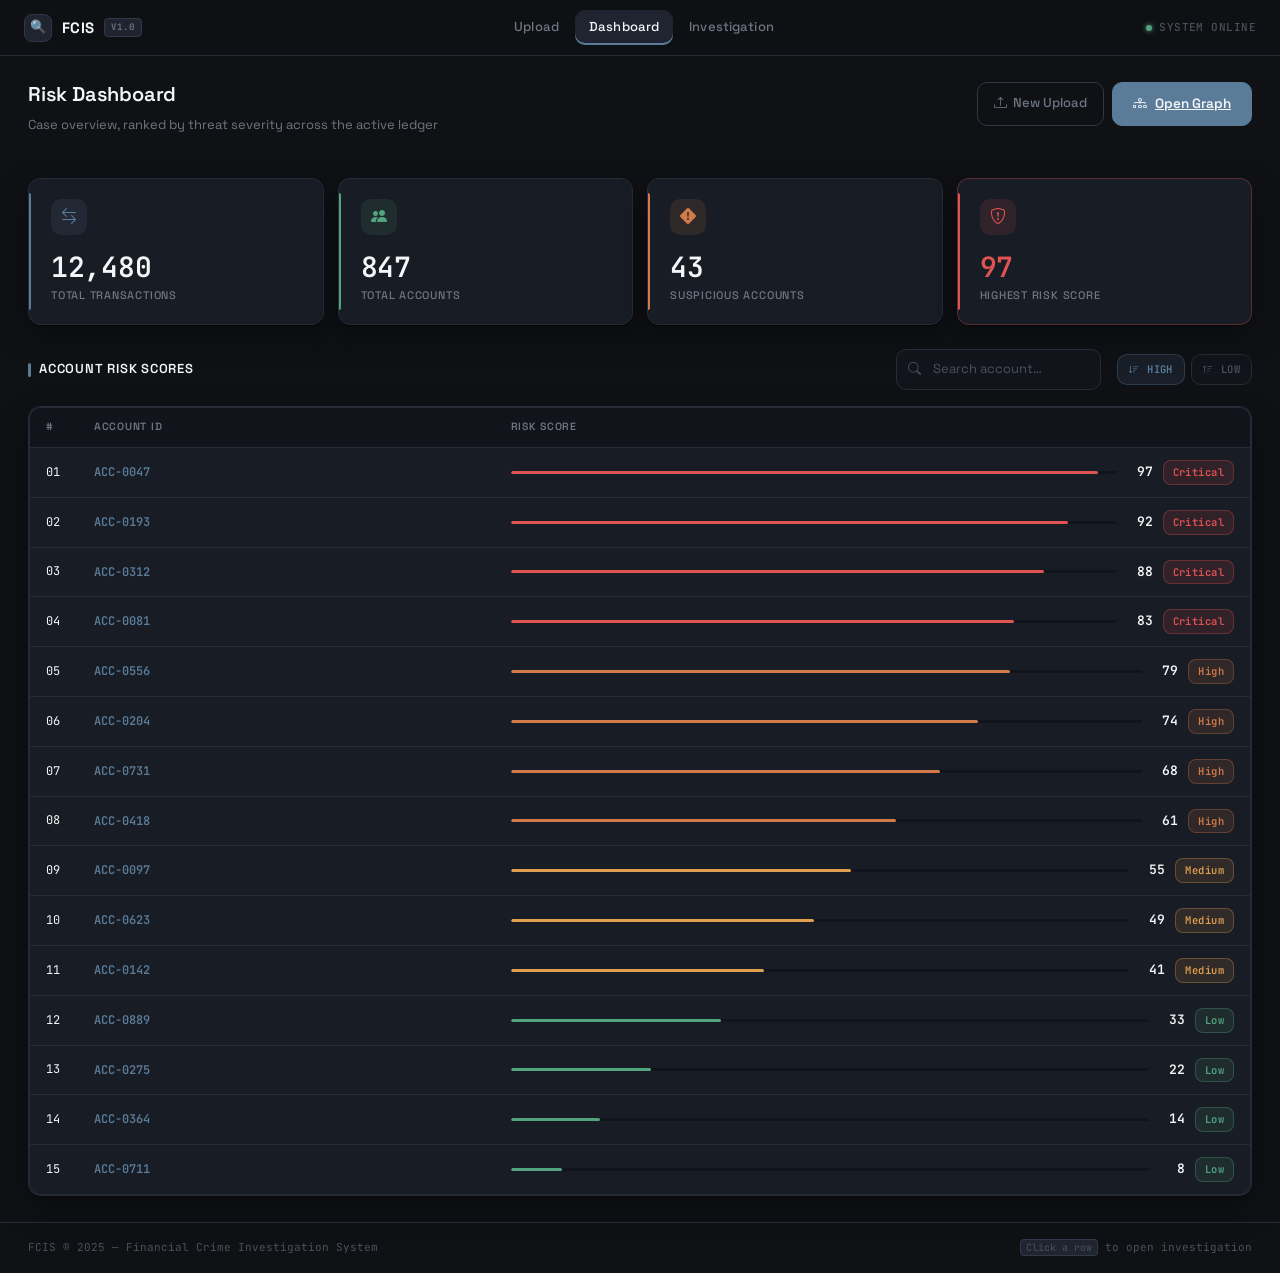
==== dashboard.html @ 89ad53fc "Add files via upload   jjb" ====
<!DOCTYPE html>
<html lang="en">
<head>
  <meta charset="UTF-8" />
  <meta name="viewport" content="width=device-width, initial-scale=1.0" />
  <meta http-equiv="X-Content-Type-Options" content="nosniff" />
  <meta http-equiv="X-Frame-Options" content="DENY" />
  <meta name="referrer" content="strict-origin-when-cross-origin" />
  <title>FCIS — Dashboard</title>

  <!-- Bootstrap 5 CDN (layout utilities only — visual theme fully overridden by style.css) -->
  <link
    rel="stylesheet"
    href="https://cdn.jsdelivr.net/npm/bootstrap@5.3.3/dist/css/bootstrap.min.css"
    integrity="sha384-QWTKZyjpPEjISv5WaRU9OFeRpok6YctnYmDr5pNlyT2bRjXh0JMhjY6hW+ALEwIH"
    crossorigin="anonymous"
  />

  <!-- Bootstrap Icons CDN -->
  <link
    rel="stylesheet"
    href="https://cdn.jsdelivr.net/npm/bootstrap-icons@1.11.3/font/bootstrap-icons.min.css"
    crossorigin="anonymous"
  />

  <link rel="stylesheet" href="style.css" />
</head>
<body>

  <!-- ===================== NAVBAR ===================== -->
  <nav class="fcis-navbar">
    <a href="index.html" class="fcis-brand">
      <div class="fcis-brand-icon">🔍</div>
      <span class="fcis-brand-name">FCIS</span>
      <span class="fcis-brand-tag">v1.0</span>
    </a>

    <div class="fcis-nav-links">
      <a href="index.html"         class="fcis-nav-link">Upload</a>
      <a href="dashboard.html"     class="fcis-nav-link active">Dashboard</a>
      <a href="investigation.html" class="fcis-nav-link">Investigation</a>
    </div>

    <span class="status-dot">SYSTEM ONLINE</span>
  </nav>

  <!-- ===================== ERROR BANNER ===================== -->
  <div id="error-banner" class="error-banner mx-4 mt-4" role="alert" aria-live="assertive">
    <i class="bi bi-exclamation-triangle-fill" aria-hidden="true"></i>
    <span class="error-msg"></span>
  </div>

  <!-- ===================== MAIN CONTENT ===================== -->
  <main class="dashboard-layout">

    <!-- Page header -->
    <div class="page-header d-flex justify-content-between align-items-start flex-wrap gap-3">
      <div>
        <h1 class="page-title">Risk Dashboard</h1>
        <p class="page-subtitle">Case overview, ranked by threat severity across the active ledger</p>
      </div>
      <div class="d-flex gap-2">
        <a href="index.html" class="btn-fcis-ghost">
          <i class="bi bi-upload" aria-hidden="true"></i>
          New Upload
        </a>
        <a href="investigation.html" class="btn-fcis-primary">
          <i class="bi bi-diagram-3" aria-hidden="true"></i>
          Open Graph
        </a>
      </div>
    </div>

    <!-- ===================== STATS GRID ===================== -->
    <section aria-label="Summary statistics">
      <div class="stats-grid">

        <!-- Total Transactions -->
        <article class="stat-card stat-info" aria-label="Total Transactions">
          <div class="stat-icon icon-info" aria-hidden="true">
            <i class="bi bi-arrow-left-right"></i>
          </div>
          <div class="stat-value" id="stat-total-tx" aria-live="polite">
            <span class="skeleton" style="width:90px;height:32px;display:inline-block;border-radius:4px;"></span>
          </div>
          <div class="stat-label">Total Transactions</div>
        </article>

        <!-- Total Accounts -->
        <article class="stat-card stat-safe" aria-label="Total Accounts">
          <div class="stat-icon icon-safe" aria-hidden="true">
            <i class="bi bi-people-fill"></i>
          </div>
          <div class="stat-value" id="stat-total-acc" aria-live="polite">
            <span class="skeleton" style="width:70px;height:32px;display:inline-block;border-radius:4px;"></span>
          </div>
          <div class="stat-label">Total Accounts</div>
        </article>

        <!-- Suspicious Accounts -->
        <article class="stat-card stat-warning" aria-label="Suspicious Accounts">
          <div class="stat-icon icon-warning" aria-hidden="true">
            <i class="bi bi-exclamation-diamond-fill"></i>
          </div>
          <div class="stat-value" id="stat-suspicious" aria-live="polite">
            <span class="skeleton" style="width:50px;height:32px;display:inline-block;border-radius:4px;"></span>
          </div>
          <div class="stat-label">Suspicious Accounts</div>
        </article>

        <!-- Highest Risk Score -->
        <article class="stat-card stat-danger threat-pulse" aria-label="Highest Risk Score">
          <div class="stat-icon icon-danger" aria-hidden="true">
            <i class="bi bi-shield-exclamation"></i>
          </div>
          <div class="stat-value" id="stat-highest-risk" style="color:var(--critical)" aria-live="polite">
            <span class="skeleton" style="width:60px;height:32px;display:inline-block;border-radius:4px;"></span>
          </div>
          <div class="stat-label">Highest Risk Score</div>
        </article>

      </div>
    </section>

    <!-- ===================== RISK TABLE ===================== -->
    <section aria-label="Risk score table">

      <div class="table-toolbar">
        <div class="section-title">Account Risk Scores</div>

        <div class="d-flex gap-3 align-items-center flex-wrap">
          <!-- Search -->
          <div class="fcis-search" role="search">
            <i class="bi bi-search fcis-search-icon" aria-hidden="true"></i>
            <input
              type="search"
              id="account-search"
              placeholder="Search account…"
              aria-label="Search accounts by ID"
              autocomplete="off"
              spellcheck="false"
            />
          </div>

          <!-- Sort controls -->
          <div class="sort-controls" role="group" aria-label="Sort options">
            <button class="sort-btn sort-active" data-sort="desc" aria-pressed="true">
              <i class="bi bi-sort-down" aria-hidden="true"></i> High
            </button>
            <button class="sort-btn" data-sort="asc" aria-pressed="false">
              <i class="bi bi-sort-up" aria-hidden="true"></i> Low
            </button>
          </div>
        </div>
      </div>

      <!-- Table -->
      <div class="fcis-card" style="padding:0; overflow:hidden;">
        <div class="fcis-table-wrapper">
          <table class="fcis-table" role="table" aria-label="Account risk scores">
            <thead>
              <tr>
                <th scope="col" style="width:48px;">#</th>
                <th scope="col">Account ID</th>
                <th scope="col">Risk Score</th>
              </tr>
            </thead>
            <tbody id="risk-table-body">
              <!-- Populated by app.js -->
            </tbody>
          </table>
        </div>

        <!-- Empty state -->
        <div id="table-empty" class="empty-state" style="display:none;" aria-live="polite">
          <div class="empty-state-icon" aria-hidden="true">🔍</div>
          <p class="empty-state-text">No accounts match this query.</p>
        </div>

      </div>

    </section>

  </main>

  <!-- ===================== FOOTER ===================== -->
  <footer class="fcis-footer">
    <span class="fcis-footer-text">FCIS &copy; 2025 &mdash; Financial Crime Investigation System</span>
    <span class="fcis-footer-text">
      <kbd class="kbd">Click a row</kbd> to open investigation
    </span>
  </footer>

  <!-- Loading overlay -->
  <div id="loading-overlay" class="loading-overlay" role="status" aria-live="polite" aria-label="Loading dashboard data">
    <div class="loading-card">
      <div class="loading-spinner-lg" aria-hidden="true"></div>
      <p class="loading-label">Fetching analysis results…</p>
      <p class="loading-sub">GET /api/dashboard &amp; /api/risk-scores</p>
    </div>
  </div>

  <!-- Bootstrap 5 JS bundle -->
  <script
    src="https://cdn.jsdelivr.net/npm/bootstrap@5.3.3/dist/js/bootstrap.bundle.min.js"
    integrity="sha384-YvpcrYf0tY3lHB60NNkmXc4s9bIOgUxi8T/jzmWBjstz8T8AlGkgqamFxlYEMJF8"
    crossorigin="anonymous"
  ></script>
  <script src="app.js"></script>
</body>
</html>
---- style.css ----
/* ============================================================
   FCIS — Financial Crime Investigation System
   style.css
   Design system: investigative terminal — quiet, dense, evidentiary
   ============================================================ */

/* --- Typeface --- */
@import url('https://fonts.googleapis.com/css2?family=Space+Grotesk:wght@300;400;500;600;700&family=JetBrains+Mono:wght@400;500;600;700&display=swap');

/* ============================================================
   DESIGN TOKENS
   ============================================================ */
:root {
  /* Surfaces */
  --bg-primary:      #0F1115;
  --bg-panel:        #181C24;
  --bg-panel-raised: #1F2430;
  --bg-inset:        #11141A;
  --bg-overlay:      rgba(15, 17, 21, 0.82);

  /* Borders */
  --border-subtle: #262B35;
  --border-default:#323847;
  --border-strong: #424A5C;

  /* Text */
  --text-primary:   #F4F6F8;
  --text-secondary: #6E7683;
  --text-tertiary:  #4A505C;

  /* Risk gradient — the only colour system that carries meaning */
  --critical: #E05353;
  --high:     #D17A4A;
  --medium:   #DF9F4F;
  --low:      #52A47F;

  --critical-wash: rgba(224, 83, 83, 0.12);
  --high-wash:     rgba(209, 122, 74, 0.12);
  --medium-wash:   rgba(223, 159, 79, 0.12);
  --low-wash:      rgba(82, 164, 127, 0.12);

  --critical-border: rgba(224, 83, 83, 0.32);
  --high-border:     rgba(209, 122, 74, 0.32);
  --medium-border:   rgba(223, 159, 79, 0.32);
  --low-border:      rgba(82, 164, 127, 0.32);

  /* Neutral accent — used for navigation/action, never for risk */
  --accent:       #5B7C99;
  --accent-hover: #6E91AC;
  --accent-wash:  rgba(91, 124, 153, 0.14);
  --accent-border:rgba(91, 124, 153, 0.32);

  /* Type */
  --font-display: 'Space Grotesk', -apple-system, BlinkMacSystemFont, sans-serif;
  --font-body:    'Space Grotesk', -apple-system, BlinkMacSystemFont, sans-serif;
  --font-mono:    'JetBrains Mono', 'Courier New', monospace;

  /* Radii — fixed system, no other values permitted */
  --radius-sm: 8px;   /* badges / chips */
  --radius-md: 10px;  /* buttons / inputs / selects */
  --radius-lg: 12px;  /* cards / panels */
  --radius-xl: 14px;  /* drawers / overlays */

  /* Motion */
  --ease: cubic-bezier(0.4, 0, 0.2, 1);
  --motion: 280ms var(--ease);
  --motion-fast: 160ms var(--ease);

  /* Elevation — restrained, no glow */
  --shadow-panel:   0 1px 0 rgba(0,0,0,0.5), 0 12px 32px rgba(0,0,0,0.38);
  --shadow-drawer:  0 4px 0 rgba(0,0,0,0.4), 0 24px 64px rgba(0,0,0,0.55);
  --shadow-inset:   inset 0 1px 0 rgba(255,255,255,0.02);
}

/* --- Reset & base --- */
*, *::before, *::after { box-sizing: border-box; margin: 0; padding: 0; }

html { scroll-behavior: smooth; }

body {
  font-family: var(--font-body);
  background-color: var(--bg-primary);
  color: var(--text-primary);
  font-size: 14px;
  line-height: 1.6;
  min-height: 100vh;
  -webkit-font-smoothing: antialiased;
  font-feature-settings: "tnum" 1;
}

::-webkit-scrollbar { width: 6px; height: 6px; }
::-webkit-scrollbar-track { background: var(--bg-primary); }
::-webkit-scrollbar-thumb { background: var(--border-strong); border-radius: 3px; }
::-webkit-scrollbar-thumb:hover { background: var(--accent); }

:focus-visible {
  outline: 2px solid var(--accent);
  outline-offset: 2px;
}

/* ============================================================
   TYPOGRAPHY
   ============================================================ */
h1, h2, h3, h4, h5, h6 {
  font-family: var(--font-display);
  font-weight: 600;
  line-height: 1.25;
  color: var(--text-primary);
  letter-spacing: -0.01em;
}

.mono { font-family: var(--font-mono); }

.text-critical  { color: var(--critical); }
.text-low       { color: var(--low); }
.text-medium    { color: var(--medium); }
.text-muted-custom    { color: var(--text-tertiary); }
.text-secondary-custom { color: var(--text-secondary); }

/* ============================================================
   NAVBAR
   ============================================================ */
.fcis-navbar {
  background: rgba(15, 17, 21, 0.96);
  border-bottom: 1px solid var(--border-subtle);
  backdrop-filter: blur(10px);
  -webkit-backdrop-filter: blur(10px);
  position: sticky;
  top: 0;
  z-index: 1000;
  padding: 0 24px;
  height: 56px;
  display: flex;
  align-items: center;
  justify-content: space-between;
}

.fcis-brand {
  display: flex;
  align-items: center;
  gap: 10px;
  text-decoration: none;
}

.fcis-brand-icon {
  width: 28px;
  height: 28px;
  background: var(--bg-panel-raised);
  border: 1px solid var(--border-default);
  border-radius: var(--radius-sm);
  display: flex;
  align-items: center;
  justify-content: center;
  font-size: 13px;
}

.fcis-brand-name {
  font-family: var(--font-display);
  font-weight: 700;
  font-size: 15px;
  color: var(--text-primary);
  letter-spacing: 0.02em;
}

.fcis-brand-tag {
  font-family: var(--font-mono);
  font-size: 9px;
  font-weight: 600;
  color: var(--text-secondary);
  letter-spacing: 0.1em;
  text-transform: uppercase;
  background: var(--bg-panel-raised);
  border: 1px solid var(--border-default);
  padding: 1px 6px;
  border-radius: 4px;
}

.fcis-nav-links {
  display: flex;
  align-items: center;
  gap: 2px;
}

.fcis-nav-link {
  font-size: 13px;
  font-weight: 500;
  color: var(--text-secondary);
  text-decoration: none;
  padding: 7px 14px;
  border-radius: var(--radius-md);
  transition: background var(--motion-fast), color var(--motion-fast);
  letter-spacing: 0.01em;
}

.fcis-nav-link:hover {
  background: var(--bg-panel-raised);
  color: var(--text-primary);
}

.fcis-nav-link.active {
  background: var(--bg-panel-raised);
  color: var(--text-primary);
  box-shadow: inset 0 -2px 0 var(--accent);
}

.status-dot {
  display: inline-flex;
  align-items: center;
  gap: 7px;
  font-family: var(--font-mono);
  font-size: 11px;
  font-weight: 500;
  letter-spacing: 0.04em;
  color: var(--text-tertiary);
}

.status-dot::before {
  content: '';
  width: 6px;
  height: 6px;
  border-radius: 50%;
  background: var(--low);
  box-shadow: 0 0 5px var(--low);
  animation: pulse-status 2.5s infinite;
}

@keyframes pulse-status {
  0%, 100% { opacity: 1; }
  50% { opacity: 0.35; }
}

/* ============================================================
   CARDS / PANELS
   ============================================================ */
.fcis-card {
  background: var(--bg-panel);
  border: 1px solid var(--border-subtle);
  border-radius: var(--radius-lg);
  padding: 22px;
  box-shadow: var(--shadow-panel);
  transition: border-color var(--motion);
}

.fcis-card:hover { border-color: var(--border-default); }

.fcis-card-sm { padding: 16px; }
.fcis-card-lg { padding: 30px; }

/* Stat cards */
.stat-card {
  background: var(--bg-panel);
  border: 1px solid var(--border-subtle);
  border-radius: var(--radius-lg);
  padding: 20px 22px;
  box-shadow: var(--shadow-panel);
  transition: border-color var(--motion), transform var(--motion);
  position: relative;
}

.stat-card::before {
  content: '';
  position: absolute;
  top: 14px; left: 0;
  width: 2px;
  height: calc(100% - 28px);
  border-radius: 0 2px 2px 0;
}

.stat-card.stat-info::before    { background: var(--accent); }
.stat-card.stat-safe::before    { background: var(--low); }
.stat-card.stat-warning::before { background: var(--high); }
.stat-card.stat-danger::before  { background: var(--critical); }

.stat-card:hover { border-color: var(--border-default); transform: translateY(-1px); }

.stat-icon {
  width: 36px;
  height: 36px;
  border-radius: var(--radius-md);
  display: flex;
  align-items: center;
  justify-content: center;
  font-size: 16px;
  margin-bottom: 18px;
}

.stat-icon.icon-info    { background: var(--accent-wash);   color: var(--accent); }
.stat-icon.icon-safe    { background: var(--low-wash);      color: var(--low); }
.stat-icon.icon-warning { background: var(--high-wash);     color: var(--high); }
.stat-icon.icon-danger  { background: var(--critical-wash); color: var(--critical); }

.stat-value {
  font-family: var(--font-mono);
  font-size: 28px;
  font-weight: 600;
  line-height: 1;
  margin-bottom: 6px;
  letter-spacing: -0.01em;
}

.stat-label {
  font-size: 11px;
  font-weight: 500;
  color: var(--text-secondary);
  text-transform: uppercase;
  letter-spacing: 0.07em;
}

/* ============================================================
   BADGES
   ============================================================ */
.fcis-badge {
  font-family: var(--font-mono);
  font-size: 10.5px;
  font-weight: 600;
  padding: 3px 9px;
  border-radius: var(--radius-sm);
  letter-spacing: 0.04em;
  display: inline-flex;
  align-items: center;
  gap: 4px;
  white-space: nowrap;
}

.badge-critical { background: var(--critical-wash); color: var(--critical); border: 1px solid var(--critical-border); }
.badge-high     { background: var(--high-wash);     color: var(--high);     border: 1px solid var(--high-border); }
.badge-medium   { background: var(--medium-wash);   color: var(--medium);   border: 1px solid var(--medium-border); }
.badge-low      { background: var(--low-wash);      color: var(--low);      border: 1px solid var(--low-border); }

/* ============================================================
   TABLES
   ============================================================ */
.fcis-table-wrapper {
  overflow-x: auto;
  border-radius: var(--radius-lg);
  border: 1px solid var(--border-subtle);
}

.fcis-table {
  width: 100%;
  border-collapse: collapse;
  font-size: 13px;
}

.fcis-table thead tr { background: var(--bg-inset); }

.fcis-table thead th {
  padding: 11px 16px;
  text-align: left;
  font-size: 10.5px;
  font-weight: 600;
  text-transform: uppercase;
  letter-spacing: 0.07em;
  color: var(--text-secondary);
  border-bottom: 1px solid var(--border-subtle);
  white-space: nowrap;
  user-select: none;
}

.fcis-table thead th.sortable { cursor: pointer; transition: color var(--motion-fast); }
.fcis-table thead th.sortable:hover { color: var(--text-primary); }
.fcis-table thead th.sort-active    { color: var(--accent); }

.sort-icon { margin-left: 4px; opacity: 0.5; font-size: 10px; }
.sort-icon.active { opacity: 1; color: var(--accent); }

.fcis-table tbody tr {
  border-bottom: 1px solid var(--border-subtle);
  transition: background var(--motion-fast);
}

.fcis-table tbody tr:last-child { border-bottom: none; }

.fcis-table tbody tr:hover {
  background: var(--bg-panel-raised);
  cursor: pointer;
}

.fcis-table tbody td {
  padding: 12px 16px;
  color: var(--text-primary);
  font-size: 13px;
}

.fcis-table tbody td.mono-cell {
  font-family: var(--font-mono);
  font-size: 12px;
}

/* Risk bar inside table */
.risk-bar-wrap {
  display: flex;
  align-items: center;
  gap: 10px;
  min-width: 150px;
}

.risk-bar-track {
  flex: 1;
  height: 3px;
  background: var(--bg-inset);
  border-radius: 2px;
  overflow: hidden;
}

.risk-bar-fill {
  height: 100%;
  border-radius: 2px;
  transition: width var(--motion);
}

.risk-bar-fill.fill-critical { background: var(--critical); }
.risk-bar-fill.fill-high     { background: var(--high); }
.risk-bar-fill.fill-medium   { background: var(--medium); }
.risk-bar-fill.fill-low      { background: var(--low); }

.risk-score-num {
  font-family: var(--font-mono);
  font-size: 13px;
  font-weight: 600;
  min-width: 26px;
  text-align: right;
}

/* ============================================================
   SEARCH
   ============================================================ */
.fcis-search { position: relative; max-width: 320px; }

.fcis-search-icon {
  position: absolute;
  left: 12px;
  top: 50%;
  transform: translateY(-50%);
  color: var(--text-tertiary);
  font-size: 13px;
  pointer-events: none;
}

.fcis-search input {
  width: 100%;
  background: var(--bg-inset);
  border: 1px solid var(--border-subtle);
  border-radius: var(--radius-md);
  color: var(--text-primary);
  font-family: var(--font-body);
  font-size: 13px;
  padding: 9px 12px 9px 36px;
  outline: none;
  transition: border-color var(--motion-fast), box-shadow var(--motion-fast);
}

.fcis-search input::placeholder { color: var(--text-tertiary); }

.fcis-search input:focus {
  border-color: var(--accent);
  box-shadow: 0 0 0 3px var(--accent-wash);
}

/* ============================================================
   BUTTONS
   ============================================================ */
.btn-fcis-primary {
  background: var(--accent);
  color: var(--text-primary);
  font-family: var(--font-body);
  font-size: 13.5px;
  font-weight: 600;
  padding: 10px 20px;
  border: 1px solid var(--accent);
  border-radius: var(--radius-md);
  cursor: pointer;
  transition: background var(--motion-fast), border-color var(--motion-fast), transform var(--motion-fast);
  display: inline-flex;
  align-items: center;
  gap: 8px;
}

.btn-fcis-primary:hover:not(:disabled) {
  background: var(--accent-hover);
  border-color: var(--accent-hover);
  transform: translateY(-1px);
}

.btn-fcis-primary:disabled { opacity: 0.4; cursor: not-allowed; transform: none; }

.btn-fcis-danger {
  background: transparent;
  color: var(--critical);
  font-family: var(--font-body);
  font-size: 13.5px;
  font-weight: 600;
  padding: 10px 20px;
  border: 1px solid var(--critical-border);
  border-radius: var(--radius-md);
  cursor: pointer;
  transition: background var(--motion-fast), transform var(--motion-fast);
  display: inline-flex;
  align-items: center;
  gap: 8px;
}

.btn-fcis-danger:hover:not(:disabled) { background: var(--critical-wash); }

.btn-fcis-ghost {
  background: transparent;
  color: var(--text-secondary);
  font-family: var(--font-body);
  font-size: 13px;
  font-weight: 500;
  padding: 9px 16px;
  border: 1px solid var(--border-default);
  border-radius: var(--radius-md);
  cursor: pointer;
  transition: background var(--motion-fast), color var(--motion-fast), border-color var(--motion-fast);
  display: inline-flex;
  align-items: center;
  gap: 6px;
  text-decoration: none;
}

.btn-fcis-ghost:hover {
  background: var(--bg-panel-raised);
  color: var(--text-primary);
  border-color: var(--border-strong);
}

/* ============================================================
   UPLOAD PAGE (index.html)
   ============================================================ */
.upload-page { min-height: 100vh; display: flex; flex-direction: column; }

.upload-hero {
  flex: 1;
  display: flex;
  align-items: center;
  justify-content: center;
  padding: 60px 24px;
  background:
    radial-gradient(ellipse 900px 500px at 50% 0%, rgba(91,124,153,0.05) 0%, transparent 60%);
}

.upload-hero-inner { width: 100%; max-width: 560px; }

.upload-eyebrow {
  font-family: var(--font-mono);
  font-size: 11px;
  font-weight: 600;
  text-transform: uppercase;
  letter-spacing: 0.12em;
  color: var(--text-secondary);
  margin-bottom: 16px;
  display: flex;
  align-items: center;
  gap: 8px;
}

.upload-eyebrow::before {
  content: '';
  width: 18px;
  height: 1px;
  background: var(--critical);
}

.upload-title {
  font-family: var(--font-display);
  font-size: 34px;
  font-weight: 600;
  line-height: 1.2;
  margin-bottom: 14px;
  letter-spacing: -0.02em;
}

.upload-title span { color: var(--critical); }

.upload-subtitle {
  font-size: 14px;
  color: var(--text-secondary);
  line-height: 1.7;
  margin-bottom: 32px;
}

/* Drop zone */
.drop-zone {
  background: var(--bg-panel);
  border: 1px dashed var(--border-strong);
  border-radius: var(--radius-xl);
  padding: 44px 32px;
  text-align: center;
  cursor: pointer;
  transition: border-color var(--motion), background var(--motion);
  position: relative;
}

.drop-zone:hover,
.drop-zone.drag-over { border-color: var(--accent); background: var(--bg-panel-raised); }
.drop-zone.drag-over { border-style: solid; }
.drop-zone.has-file  { border-color: var(--low); border-style: solid; background: var(--low-wash); }
.drop-zone.error-state { border-color: var(--critical); border-style: solid; background: var(--critical-wash); }

.drop-icon {
  font-size: 36px;
  margin-bottom: 16px;
  display: block;
  opacity: 0.8;
  transition: transform var(--motion);
}

.drop-zone:hover .drop-icon { transform: translateY(-2px); }

.drop-title { font-size: 15px; font-weight: 600; margin-bottom: 6px; }

.drop-hint { font-size: 12px; color: var(--text-tertiary); font-family: var(--font-mono); }

.drop-browse {
  color: var(--accent);
  font-weight: 600;
  cursor: pointer;
  text-decoration: underline;
  text-underline-offset: 2px;
}

/* File selected state */
.file-selected-info {
  display: none;
  align-items: center;
  justify-content: center;
  gap: 10px;
  margin-top: 14px;
  padding: 10px 16px;
  background: var(--bg-inset);
  border: 1px solid var(--border-subtle);
  border-radius: var(--radius-md);
}

.file-selected-info.visible { display: flex; }

.file-name { font-family: var(--font-mono); font-size: 12px; color: var(--low); font-weight: 600; }
.file-size { font-family: var(--font-mono); font-size: 11px; color: var(--text-tertiary); }

/* Status message */
.upload-status {
  margin-top: 16px;
  padding: 11px 16px;
  border-radius: var(--radius-md);
  font-size: 13px;
  font-weight: 500;
  display: none;
  align-items: center;
  gap: 8px;
}

.upload-status.visible { display: flex; }
.upload-status.status-error   { background: var(--critical-wash); color: var(--critical); border: 1px solid var(--critical-border); }
.upload-status.status-success { background: var(--low-wash);      color: var(--low);      border: 1px solid var(--low-border); }
.upload-status.status-loading { background: var(--accent-wash);   color: var(--accent);   border: 1px solid var(--accent-border); }

/* Spinner */
.spinner {
  width: 15px;
  height: 15px;
  border: 2px solid var(--accent-wash);
  border-top-color: var(--accent);
  border-radius: 50%;
  animation: spin 0.7s linear infinite;
  flex-shrink: 0;
}

@keyframes spin { to { transform: rotate(360deg); } }

.upload-actions { margin-top: 20px; display: flex; gap: 12px; align-items: center; }

/* Feature pills */
.feature-pills { display: flex; flex-wrap: wrap; gap: 8px; margin-top: 32px; }

.feature-pill {
  font-size: 11px;
  font-weight: 500;
  color: var(--text-secondary);
  background: var(--bg-panel);
  border: 1px solid var(--border-subtle);
  border-radius: var(--radius-sm);
  padding: 5px 11px;
  display: inline-flex;
  align-items: center;
  gap: 6px;
  transition: border-color var(--motion-fast), color var(--motion-fast);
}

.feature-pill:hover { border-color: var(--border-strong); color: var(--text-primary); }
.feature-pill span { font-size: 10px; }

/* ============================================================
   DASHBOARD PAGE
   ============================================================ */
.dashboard-layout { padding: 26px 28px; max-width: 1400px; margin: 0 auto; }

.page-header { margin-bottom: 26px; }

.page-title {
  font-family: var(--font-display);
  font-size: 20px;
  font-weight: 600;
  letter-spacing: -0.01em;
}

.page-subtitle { font-size: 13px; color: var(--text-secondary); margin-top: 3px; }

.section-title {
  font-size: 13px;
  font-weight: 600;
  color: var(--text-primary);
  display: flex;
  align-items: center;
  gap: 8px;
  text-transform: uppercase;
  letter-spacing: 0.06em;
}

.section-title::before {
  content: '';
  width: 3px;
  height: 14px;
  background: var(--accent);
  border-radius: 2px;
  display: inline-block;
}

/* Stats grid */
.stats-grid { display: grid; grid-template-columns: repeat(4, 1fr); gap: 14px; margin-bottom: 24px; }

@media (max-width: 1024px) { .stats-grid { grid-template-columns: repeat(2, 1fr); } }
@media (max-width: 540px)  { .stats-grid { grid-template-columns: 1fr; } }

/* Table toolbar */
.table-toolbar { display: flex; align-items: center; justify-content: space-between; flex-wrap: wrap; gap: 12px; margin-bottom: 16px; }

/* Sort buttons */
.sort-controls { display: flex; gap: 6px; }

.sort-btn {
  font-size: 10.5px;
  font-weight: 600;
  font-family: var(--font-mono);
  padding: 6px 11px;
  border: 1px solid var(--border-subtle);
  border-radius: var(--radius-md);
  background: var(--bg-inset);
  color: var(--text-tertiary);
  cursor: pointer;
  transition: color var(--motion-fast), border-color var(--motion-fast), background var(--motion-fast);
  letter-spacing: 0.04em;
  text-transform: uppercase;
}

.sort-btn:hover       { color: var(--text-primary); border-color: var(--border-strong); }
.sort-btn.sort-active { color: var(--accent); border-color: var(--accent-border); background: var(--accent-wash); }

/* Empty state */
.empty-state { text-align: center; padding: 56px 24px; color: var(--text-tertiary); }
.empty-state-icon { font-size: 32px; margin-bottom: 12px; opacity: 0.4; }
.empty-state-text { font-size: 13px; }

/* Loading skeleton */
.skeleton {
  background: linear-gradient(90deg, var(--bg-panel-raised) 25%, var(--bg-inset) 50%, var(--bg-panel-raised) 75%);
  background-size: 200% 100%;
  animation: shimmer 1.4s infinite;
  border-radius: var(--radius-sm);
}

@keyframes shimmer { 0% { background-position: 200% 0; } 100% { background-position: -200% 0; } }

.skeleton-row td { padding: 16px; }
.skeleton-cell { height: 14px; }

/* ============================================================
   INVESTIGATION PAGE — graph-first, overlay drawers
   ============================================================ */
body:has(.investigation-wrapper) { overflow-x: hidden; }

.investigation-wrapper {
  height: calc(100vh - 56px);
  padding: 16px;
  max-width: 1900px;
  margin: 0 auto;
  display: flex;
  flex-direction: column;
}

.inv-top-bar {
  display: flex;
  align-items: center;
  justify-content: space-between;
  flex-wrap: wrap;
  gap: 12px;
  margin-bottom: 14px;
  flex-shrink: 0;
}

/* The graph fills the entire remaining workspace; every other
   panel is an overlay drawer positioned on top of it. */
.inv-stage {
  position: relative;
  flex: 1;
  min-height: 0;
  display: flex;
}

.graph-panel {
  position: absolute;
  inset: 0;
  background: var(--bg-panel);
  border: 1px solid var(--border-subtle);
  border-radius: var(--radius-lg);
  overflow: hidden;
  display: flex;
  flex-direction: column;
}

.graph-header {
  padding: 14px 18px;
  border-bottom: 1px solid var(--border-subtle);
  display: flex;
  align-items: center;
  justify-content: space-between;
  flex-wrap: wrap;
  gap: 8px;
  flex-shrink: 0;
}

.graph-title { font-size: 13px; font-weight: 600; display: flex; align-items: center; gap: 8px; }

.graph-controls { display: flex; gap: 6px; }

.graph-btn {
  background: var(--bg-inset);
  border: 1px solid var(--border-subtle);
  color: var(--text-secondary);
  font-size: 13px;
  width: 28px;
  height: 28px;
  border-radius: var(--radius-md);
  cursor: pointer;
  display: flex;
  align-items: center;
  justify-content: center;
  transition: color var(--motion-fast), border-color var(--motion-fast), background var(--motion-fast);
}

.graph-btn:hover { background: var(--bg-panel-raised); color: var(--text-primary); border-color: var(--border-strong); }

#network-graph { flex: 1; min-height: 0; position: relative; }

.graph-legend {
  padding: 10px 18px;
  border-top: 1px solid var(--border-subtle);
  display: flex;
  flex-wrap: wrap;
  gap: 16px;
  flex-shrink: 0;
}

.legend-item { display: flex; align-items: center; gap: 7px; font-size: 11px; font-weight: 500; color: var(--text-secondary); }
.legend-dot { width: 9px; height: 9px; border-radius: 50%; flex-shrink: 0; }

/* --- Overlay drawers --- */
.inv-drawer {
  position: absolute;
  background: var(--bg-panel);
  border: 1px solid var(--border-default);
  border-radius: var(--radius-xl);
  box-shadow: var(--shadow-drawer);
  overflow: hidden;
  z-index: 5;
  transition: transform var(--motion), opacity var(--motion);
}

/* Account details — top right */
.account-panel {
  top: 16px;
  right: 16px;
  width: 340px;
  max-height: calc(50% - 24px);
  display: flex;
  flex-direction: column;
}

/* AI report — below account details, same column */
.report-panel {
  top: calc(50% + 8px);
  right: 16px;
  width: 340px;
  max-height: calc(50% - 24px);
  display: flex;
  flex-direction: column;
}

/* Transaction history — bottom drawer spanning the stage, collapsed by default */
.tx-panel {
  left: 16px;
  right: 372px;
  bottom: 16px;
  max-height: 280px;
  display: flex;
  flex-direction: column;
}

@media (max-width: 1280px) {
  .account-panel, .report-panel { width: 300px; }
  .tx-panel { right: 332px; }
}

@media (max-width: 1100px) {
  .investigation-wrapper { height: auto; overflow: visible; }
  .inv-stage { position: static; display: block; }
  .graph-panel { position: static; height: 460px; margin-bottom: 14px; }
  .inv-drawer {
    position: static;
    width: 100%;
    max-height: none;
    margin-bottom: 14px;
    box-shadow: var(--shadow-panel);
  }
  .tx-panel { left: auto; right: auto; bottom: auto; }
}

.account-panel-header,
.report-panel-header,
.tx-header {
  padding: 13px 18px;
  border-bottom: 1px solid var(--border-subtle);
  display: flex;
  align-items: center;
  justify-content: space-between;
  gap: 8px;
  flex-shrink: 0;
}

.account-panel-title,
.report-panel-title { font-size: 12.5px; font-weight: 600; }

.account-panel-body { padding: 16px 18px; overflow-y: auto; }

.detail-row {
  display: flex;
  justify-content: space-between;
  align-items: flex-start;
  padding: 9px 0;
  border-bottom: 1px solid var(--border-subtle);
  gap: 12px;
}

.detail-row:last-child { border-bottom: none; }

.detail-label {
  font-size: 10.5px;
  font-weight: 500;
  text-transform: uppercase;
  letter-spacing: 0.06em;
  color: var(--text-tertiary);
  flex-shrink: 0;
}

.detail-value {
  font-family: var(--font-mono);
  font-size: 12px;
  font-weight: 600;
  color: var(--text-primary);
  text-align: right;
  word-break: break-all;
}

.no-selection-state {
  display: flex;
  flex-direction: column;
  align-items: center;
  justify-content: center;
  padding: 36px 18px;
  text-align: center;
  color: var(--text-tertiary);
  gap: 10px;
}

.no-selection-icon { font-size: 24px; opacity: 0.35; }
.no-selection-text { font-size: 12px; line-height: 1.6; }

/* AI report panel */
.ai-badge {
  font-family: var(--font-mono);
  font-size: 9px;
  font-weight: 700;
  color: var(--critical);
  background: var(--critical-wash);
  border: 1px solid var(--critical-border);
  padding: 2px 6px;
  border-radius: var(--radius-sm);
  letter-spacing: 0.08em;
}

.report-panel-body { padding: 16px 18px; overflow-y: auto; flex: 1; }

.report-text { font-size: 13px; color: var(--text-secondary); line-height: 1.75; }
.report-text strong { color: var(--text-primary); }

.report-placeholder {
  font-size: 12px;
  color: var(--text-tertiary);
  display: flex;
  align-items: flex-start;
  gap: 8px;
}

/* Transaction history drawer */
.tx-panel .fcis-table-wrapper { border: none; border-radius: 0; flex: 1; overflow-y: auto; }
.tx-panel .empty-state { padding: 24px; }

/* ============================================================
   LOADING OVERLAY
   ============================================================ */
.loading-overlay {
  position: fixed;
  inset: 0;
  background: var(--bg-overlay);
  backdrop-filter: blur(3px);
  display: none;
  align-items: center;
  justify-content: center;
  z-index: 9999;
}

.loading-overlay.visible { display: flex; }

.loading-card {
  background: var(--bg-panel);
  border: 1px solid var(--border-default);
  border-radius: var(--radius-xl);
  padding: 36px 44px;
  text-align: center;
  box-shadow: var(--shadow-drawer);
}

.loading-spinner-lg {
  width: 40px;
  height: 40px;
  border: 3px solid var(--border-default);
  border-top-color: var(--accent);
  border-radius: 50%;
  animation: spin 0.8s linear infinite;
  margin: 0 auto 18px;
}

.loading-label { font-size: 13.5px; font-weight: 600; color: var(--text-primary); margin-bottom: 4px; }
.loading-sub { font-size: 11.5px; color: var(--text-tertiary); font-family: var(--font-mono); }

/* ============================================================
   ERROR BANNER
   ============================================================ */
.error-banner {
  display: none;
  align-items: center;
  gap: 10px;
  background: var(--critical-wash);
  border: 1px solid var(--critical-border);
  border-radius: var(--radius-md);
  padding: 12px 16px;
  font-size: 13px;
  color: var(--critical);
  margin-bottom: 20px;
}

.error-banner.visible { display: flex; }

/* ============================================================
   ALERT (generic)
   ============================================================ */
.fcis-alert { padding: 12px 16px; border-radius: var(--radius-md); font-size: 13px; display: flex; align-items: flex-start; gap: 10px; }
.fcis-alert-info     { background: var(--accent-wash);   color: var(--accent);   border: 1px solid var(--accent-border); }
.fcis-alert-warning   { background: var(--high-wash);     color: var(--high);     border: 1px solid var(--high-border); }
.fcis-alert-danger   { background: var(--critical-wash); color: var(--critical); border: 1px solid var(--critical-border); }
.fcis-alert-safe     { background: var(--low-wash);      color: var(--low);      border: 1px solid var(--low-border); }

/* ============================================================
   FOOTER
   ============================================================ */
.fcis-footer {
  border-top: 1px solid var(--border-subtle);
  padding: 16px 28px;
  display: flex;
  align-items: center;
  justify-content: space-between;
  flex-wrap: wrap;
  gap: 8px;
}

.fcis-footer-text { font-size: 11px; color: var(--text-tertiary); font-family: var(--font-mono); }

/* ============================================================
   UTILITY
   ============================================================ */
.divider { height: 1px; background: var(--border-subtle); margin: 20px 0; }

.text-right  { text-align: right; }
.text-center { text-align: center; }
.d-flex      { display: flex; }
.gap-2       { gap: 8px; }
.gap-3       { gap: 12px; }
.align-center{ align-items: center; }
.justify-between { justify-content: space-between; }
.flex-wrap   { flex-wrap: wrap; }
.w-100       { width: 100%; }
.mt-2 { margin-top: 8px; } .mt-3 { margin-top: 12px; } .mt-4 { margin-top: 16px; }
.mb-2 { margin-bottom: 8px; } .mb-3 { margin-bottom: 12px; } .mb-4 { margin-bottom: 16px; }
.mx-4 { margin-left: 16px; margin-right: 16px; }

/* Account link in table */
.account-link {
  color: var(--accent);
  text-decoration: none;
  font-family: var(--font-mono);
  font-size: 12px;
  font-weight: 600;
  transition: color var(--motion-fast);
}

.account-link:hover { color: var(--accent-hover); text-decoration: underline; text-underline-offset: 2px; }

/* Highest-risk stat card — quiet emphasis, no glow/pulse */
.threat-pulse { border-color: var(--critical-border); }

/* Tooltip-like tooltip for graph */
.graph-tooltip {
  position: absolute;
  background: var(--bg-panel-raised);
  border: 1px solid var(--border-default);
  border-radius: var(--radius-md);
  padding: 10px 14px;
  font-size: 12px;
  pointer-events: none;
  z-index: 10;
  box-shadow: var(--shadow-panel);
  white-space: nowrap;
  display: none;
}

/* Keyboard shortcut chips */
.kbd {
  font-family: var(--font-mono);
  font-size: 10px;
  background: var(--bg-panel-raised);
  border: 1px solid var(--border-default);
  border-radius: 4px;
  padding: 1px 5px;
  color: var(--text-tertiary);
}
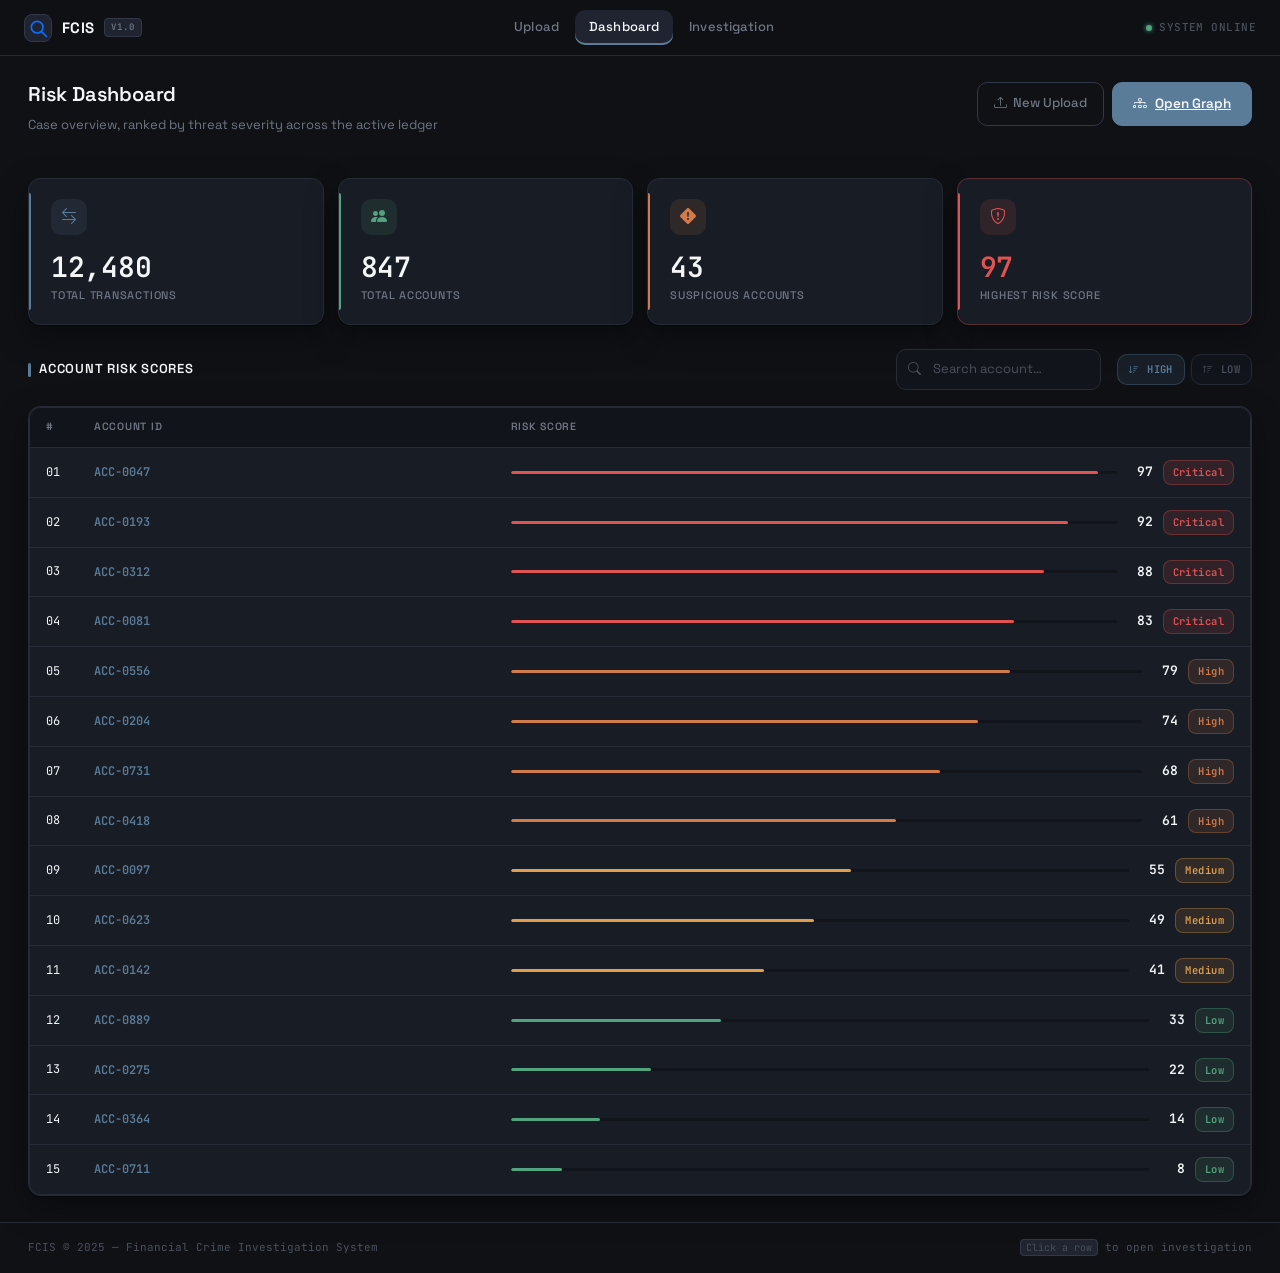
==== commit 5f1a3ead: "Add files via upload svg additions" ====
--- a/dashboard.html
+++ b/dashboard.html
@@ -8,21 +8,17 @@
   <meta name="referrer" content="strict-origin-when-cross-origin" />
   <title>FCIS — Dashboard</title>
 
-  <!-- Bootstrap 5 CDN (layout utilities only — visual theme fully overridden by style.css) -->
   <link
     rel="stylesheet"
     href="https://cdn.jsdelivr.net/npm/bootstrap@5.3.3/dist/css/bootstrap.min.css"
     integrity="sha384-QWTKZyjpPEjISv5WaRU9OFeRpok6YctnYmDr5pNlyT2bRjXh0JMhjY6hW+ALEwIH"
     crossorigin="anonymous"
   />
-
-  <!-- Bootstrap Icons CDN -->
   <link
     rel="stylesheet"
     href="https://cdn.jsdelivr.net/npm/bootstrap-icons@1.11.3/font/bootstrap-icons.min.css"
     crossorigin="anonymous"
   />
-
   <link rel="stylesheet" href="style.css" />
 </head>
 <body>
@@ -30,7 +26,13 @@
   <!-- ===================== NAVBAR ===================== -->
   <nav class="fcis-navbar">
     <a href="index.html" class="fcis-brand">
-      <div class="fcis-brand-icon">🔍</div>
+      <div class="fcis-brand-icon">
+        <!-- Magnifying glass -->
+        <svg width="20" height="20" viewBox="0 0 24 24" fill="none" stroke="currentColor" stroke-width="2" stroke-linecap="round" stroke-linejoin="round" aria-hidden="true">
+          <circle cx="11" cy="11" r="7"/>
+          <line x1="16.5" y1="16.5" x2="22" y2="22"/>
+        </svg>
+      </div>
       <span class="fcis-brand-name">FCIS</span>
       <span class="fcis-brand-tag">v1.0</span>
     </a>
@@ -53,7 +55,6 @@
   <!-- ===================== MAIN CONTENT ===================== -->
   <main class="dashboard-layout">
 
-    <!-- Page header -->
     <div class="page-header d-flex justify-content-between align-items-start flex-wrap gap-3">
       <div>
         <h1 class="page-title">Risk Dashboard</h1>
@@ -75,7 +76,6 @@
     <section aria-label="Summary statistics">
       <div class="stats-grid">
 
-        <!-- Total Transactions -->
         <article class="stat-card stat-info" aria-label="Total Transactions">
           <div class="stat-icon icon-info" aria-hidden="true">
             <i class="bi bi-arrow-left-right"></i>
@@ -86,7 +86,6 @@
           <div class="stat-label">Total Transactions</div>
         </article>
 
-        <!-- Total Accounts -->
         <article class="stat-card stat-safe" aria-label="Total Accounts">
           <div class="stat-icon icon-safe" aria-hidden="true">
             <i class="bi bi-people-fill"></i>
@@ -97,7 +96,6 @@
           <div class="stat-label">Total Accounts</div>
         </article>
 
-        <!-- Suspicious Accounts -->
         <article class="stat-card stat-warning" aria-label="Suspicious Accounts">
           <div class="stat-icon icon-warning" aria-hidden="true">
             <i class="bi bi-exclamation-diamond-fill"></i>
@@ -108,7 +106,6 @@
           <div class="stat-label">Suspicious Accounts</div>
         </article>
 
-        <!-- Highest Risk Score -->
         <article class="stat-card stat-danger threat-pulse" aria-label="Highest Risk Score">
           <div class="stat-icon icon-danger" aria-hidden="true">
             <i class="bi bi-shield-exclamation"></i>
@@ -129,7 +126,6 @@
         <div class="section-title">Account Risk Scores</div>
 
         <div class="d-flex gap-3 align-items-center flex-wrap">
-          <!-- Search -->
           <div class="fcis-search" role="search">
             <i class="bi bi-search fcis-search-icon" aria-hidden="true"></i>
             <input
@@ -142,7 +138,6 @@
             />
           </div>
 
-          <!-- Sort controls -->
           <div class="sort-controls" role="group" aria-label="Sort options">
             <button class="sort-btn sort-active" data-sort="desc" aria-pressed="true">
               <i class="bi bi-sort-down" aria-hidden="true"></i> High
@@ -154,7 +149,6 @@
         </div>
       </div>
 
-      <!-- Table -->
       <div class="fcis-card" style="padding:0; overflow:hidden;">
         <div class="fcis-table-wrapper">
           <table class="fcis-table" role="table" aria-label="Account risk scores">
@@ -165,15 +159,20 @@
                 <th scope="col">Risk Score</th>
               </tr>
             </thead>
-            <tbody id="risk-table-body">
-              <!-- Populated by app.js -->
-            </tbody>
+            <tbody id="risk-table-body"></tbody>
           </table>
         </div>
 
         <!-- Empty state -->
         <div id="table-empty" class="empty-state" style="display:none;" aria-live="polite">
-          <div class="empty-state-icon" aria-hidden="true">🔍</div>
+          <div class="empty-state-icon" aria-hidden="true">
+            <!-- No results / search icon -->
+            <svg width="32" height="32" viewBox="0 0 24 24" fill="none" stroke="currentColor" stroke-width="1.5" stroke-linecap="round" stroke-linejoin="round">
+              <circle cx="11" cy="11" r="7"/>
+              <line x1="16.5" y1="16.5" x2="22" y2="22"/>
+              <line x1="8" y1="11" x2="14" y2="11"/>
+            </svg>
+          </div>
           <p class="empty-state-text">No accounts match this query.</p>
         </div>
 
@@ -200,7 +199,6 @@
     </div>
   </div>
 
-  <!-- Bootstrap 5 JS bundle -->
   <script
     src="https://cdn.jsdelivr.net/npm/bootstrap@5.3.3/dist/js/bootstrap.bundle.min.js"
     integrity="sha384-YvpcrYf0tY3lHB60NNkmXc4s9bIOgUxi8T/jzmWBjstz8T8AlGkgqamFxlYEMJF8"
@@ -208,4 +206,4 @@
   ></script>
   <script src="app.js"></script>
 </body>
-</html>
+</html>
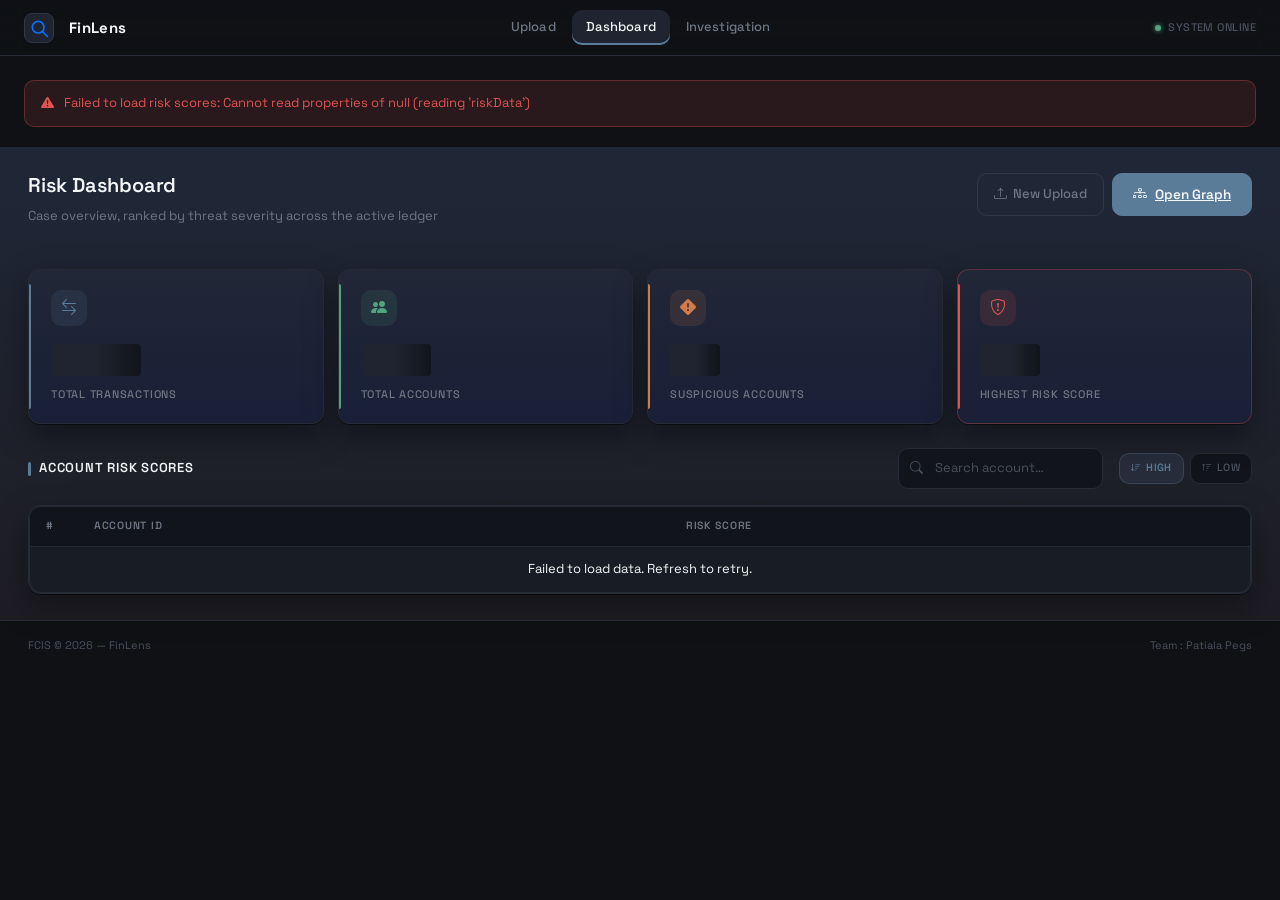
==== commit 760c5568: "Add files via upload complete new" ====
--- a/dashboard.html
+++ b/dashboard.html
@@ -33,8 +33,8 @@
           <line x1="16.5" y1="16.5" x2="22" y2="22"/>
         </svg>
       </div>
-      <span class="fcis-brand-name">FCIS</span>
-      <span class="fcis-brand-tag">v1.0</span>
+      <span class="fcis-brand-name">FinLens</span>
+      
     </a>
 
     <div class="fcis-nav-links">
@@ -184,9 +184,9 @@
 
   <!-- ===================== FOOTER ===================== -->
   <footer class="fcis-footer">
-    <span class="fcis-footer-text">FCIS &copy; 2025 &mdash; Financial Crime Investigation System</span>
+    <span class="fcis-footer-text">FCIS &copy; 2026 &mdash; FinLens</span>
     <span class="fcis-footer-text">
-      <kbd class="kbd">Click a row</kbd> to open investigation
+      <span class="fcis-footer-text">Team : Patiala Pegs</span>
     </span>
   </footer>
 
--- a/style.css
+++ b/style.css
@@ -1,10 +1,4 @@
-/* ============================================================
-   FCIS — Financial Crime Investigation System
-   style.css
-   Design system: investigative terminal — quiet, dense, evidentiary
-   ============================================================ */
-
-/* --- Typeface --- */
+
 @import url('https://fonts.googleapis.com/css2?family=Space+Grotesk:wght@300;400;500;600;700&family=JetBrains+Mono:wght@400;500;600;700&display=swap');
 
 /* ============================================================
@@ -53,7 +47,7 @@
   /* Type */
   --font-display: 'Space Grotesk', -apple-system, BlinkMacSystemFont, sans-serif;
   --font-body:    'Space Grotesk', -apple-system, BlinkMacSystemFont, sans-serif;
-  --font-mono:    'JetBrains Mono', 'Courier New', monospace;
+  --font-mono:    'Space Grotesk', 'Courier New', monospace;
 
   /* Radii — fixed system, no other values permitted */
   --radius-sm: 8px;   /* badges / chips */
@@ -121,7 +115,8 @@
    NAVBAR
    ============================================================ */
 .fcis-navbar {
-  background: rgba(15, 17, 21, 0.96);
+  /* background: rgba(15, 17, 21, 0.96); */
+  background: transparent;
   border-bottom: 1px solid var(--border-subtle);
   backdrop-filter: blur(10px);
   -webkit-backdrop-filter: blur(10px);
@@ -138,13 +133,13 @@
 .fcis-brand {
   display: flex;
   align-items: center;
-  gap: 10px;
+  gap: 15px;
   text-decoration: none;
 }
 
 .fcis-brand-icon {
-  width: 28px;
-  height: 28px;
+  width: 30px;
+  height: 30px;
   background: var(--bg-panel-raised);
   border: 1px solid var(--border-default);
   border-radius: var(--radius-sm);
@@ -248,7 +243,7 @@
 
 /* Stat cards */
 .stat-card {
-  background: var(--bg-panel);
+  background:linear-gradient(#212736 , #191f37) ;
   border: 1px solid var(--border-subtle);
   border-radius: var(--radius-lg);
   padding: 20px 22px;
@@ -536,8 +531,9 @@
   align-items: center;
   justify-content: center;
   padding: 60px 24px;
-  background:
-    radial-gradient(ellipse 900px 500px at 50% 0%, rgba(91,124,153,0.05) 0%, transparent 60%);
+  /* background:
+    radial-gradient(ellipse 900px 500px at 50% 0%, rgba(91,124,153,0.05) 0%, transparent 60%); */
+    background: linear-gradient(#1f2737, #1e1d24);
 }
 
 .upload-hero-inner { width: 100%; max-width: 560px; }
@@ -582,7 +578,7 @@
 
 /* Drop zone */
 .drop-zone {
-  background: var(--bg-panel);
+  background: #d4e0eb;
   border: 1px dashed var(--border-strong);
   border-radius: var(--radius-xl);
   padding: 44px 32px;
@@ -593,7 +589,7 @@
 }
 
 .drop-zone:hover,
-.drop-zone.drag-over { border-color: var(--accent); background: var(--bg-panel-raised); }
+.drop-zone.drag-over { border-color: var(--accent); background: #a9a8da; }
 .drop-zone.drag-over { border-style: solid; }
 .drop-zone.has-file  { border-color: var(--low); border-style: solid; background: var(--low-wash); }
 .drop-zone.error-state { border-color: var(--critical); border-style: solid; background: var(--critical-wash); }
@@ -608,9 +604,9 @@
 
 .drop-zone:hover .drop-icon { transform: translateY(-2px); }
 
-.drop-title { font-size: 15px; font-weight: 600; margin-bottom: 6px; }
-
-.drop-hint { font-size: 12px; color: var(--text-tertiary); font-family: var(--font-mono); }
+.drop-title { font-size: 15px; font-weight: 600; margin-bottom: 6px;color: #11141A; }
+
+.drop-hint { font-size: 12px; color: #11141A; font-family: var(--font-mono); }
 
 .drop-browse {
   color: var(--accent);
@@ -671,10 +667,10 @@
 .upload-actions { margin-top: 20px; display: flex; gap: 12px; align-items: center; }
 
 /* Feature pills */
-.feature-pills { display: flex; flex-wrap: wrap; gap: 8px; margin-top: 32px; }
+.feature-pills { display: flex; flex-wrap: wrap; gap: 10px; margin-top: 32px; }
 
 .feature-pill {
-  font-size: 11px;
+  font-size: 12px;
   font-weight: 500;
   color: var(--text-secondary);
   background: var(--bg-panel);
@@ -683,17 +679,17 @@
   padding: 5px 11px;
   display: inline-flex;
   align-items: center;
-  gap: 6px;
+  gap: 9px;
   transition: border-color var(--motion-fast), color var(--motion-fast);
 }
 
-.feature-pill:hover { border-color: var(--border-strong); color: var(--text-primary); }
+.feature-pill:hover { border-color: var(--border-strong); color: #0F1115; background: #6E91AC; }
 .feature-pill span { font-size: 10px; }
 
 /* ============================================================
    DASHBOARD PAGE
    ============================================================ */
-.dashboard-layout { padding: 26px 28px; max-width: 1400px; margin: 0 auto; }
+.dashboard-layout { padding: 26px 28px; max-width: 1400px; margin: 0 auto; background: linear-gradient(#1f2737, #1e1d24); }
 
 .page-header { margin-bottom: 26px; }
 
@@ -786,6 +782,7 @@
   margin: 0 auto;
   display: flex;
   flex-direction: column;
+  background: linear-gradient(#1f2737, #1e1d24);
 }
 
 .inv-top-bar {
@@ -894,6 +891,7 @@
   max-height: calc(50% - 24px);
   display: flex;
   flex-direction: column;
+  background: #1F2430; 
 }
 
 /* Transaction history — bottom drawer spanning the stage, collapsed by default */
@@ -904,6 +902,7 @@
   max-height: 280px;
   display: flex;
   flex-direction: column;
+  background: #1F2430;
 }
 
 @media (max-width: 1280px) {
@@ -992,10 +991,12 @@
   font-weight: 700;
   color: var(--critical);
   background: var(--critical-wash);
+  
   border: 1px solid var(--critical-border);
   padding: 2px 6px;
   border-radius: var(--radius-sm);
   letter-spacing: 0.08em;
+  
 }
 
 .report-panel-body { padding: 16px 18px; overflow-y: auto; flex: 1; }
